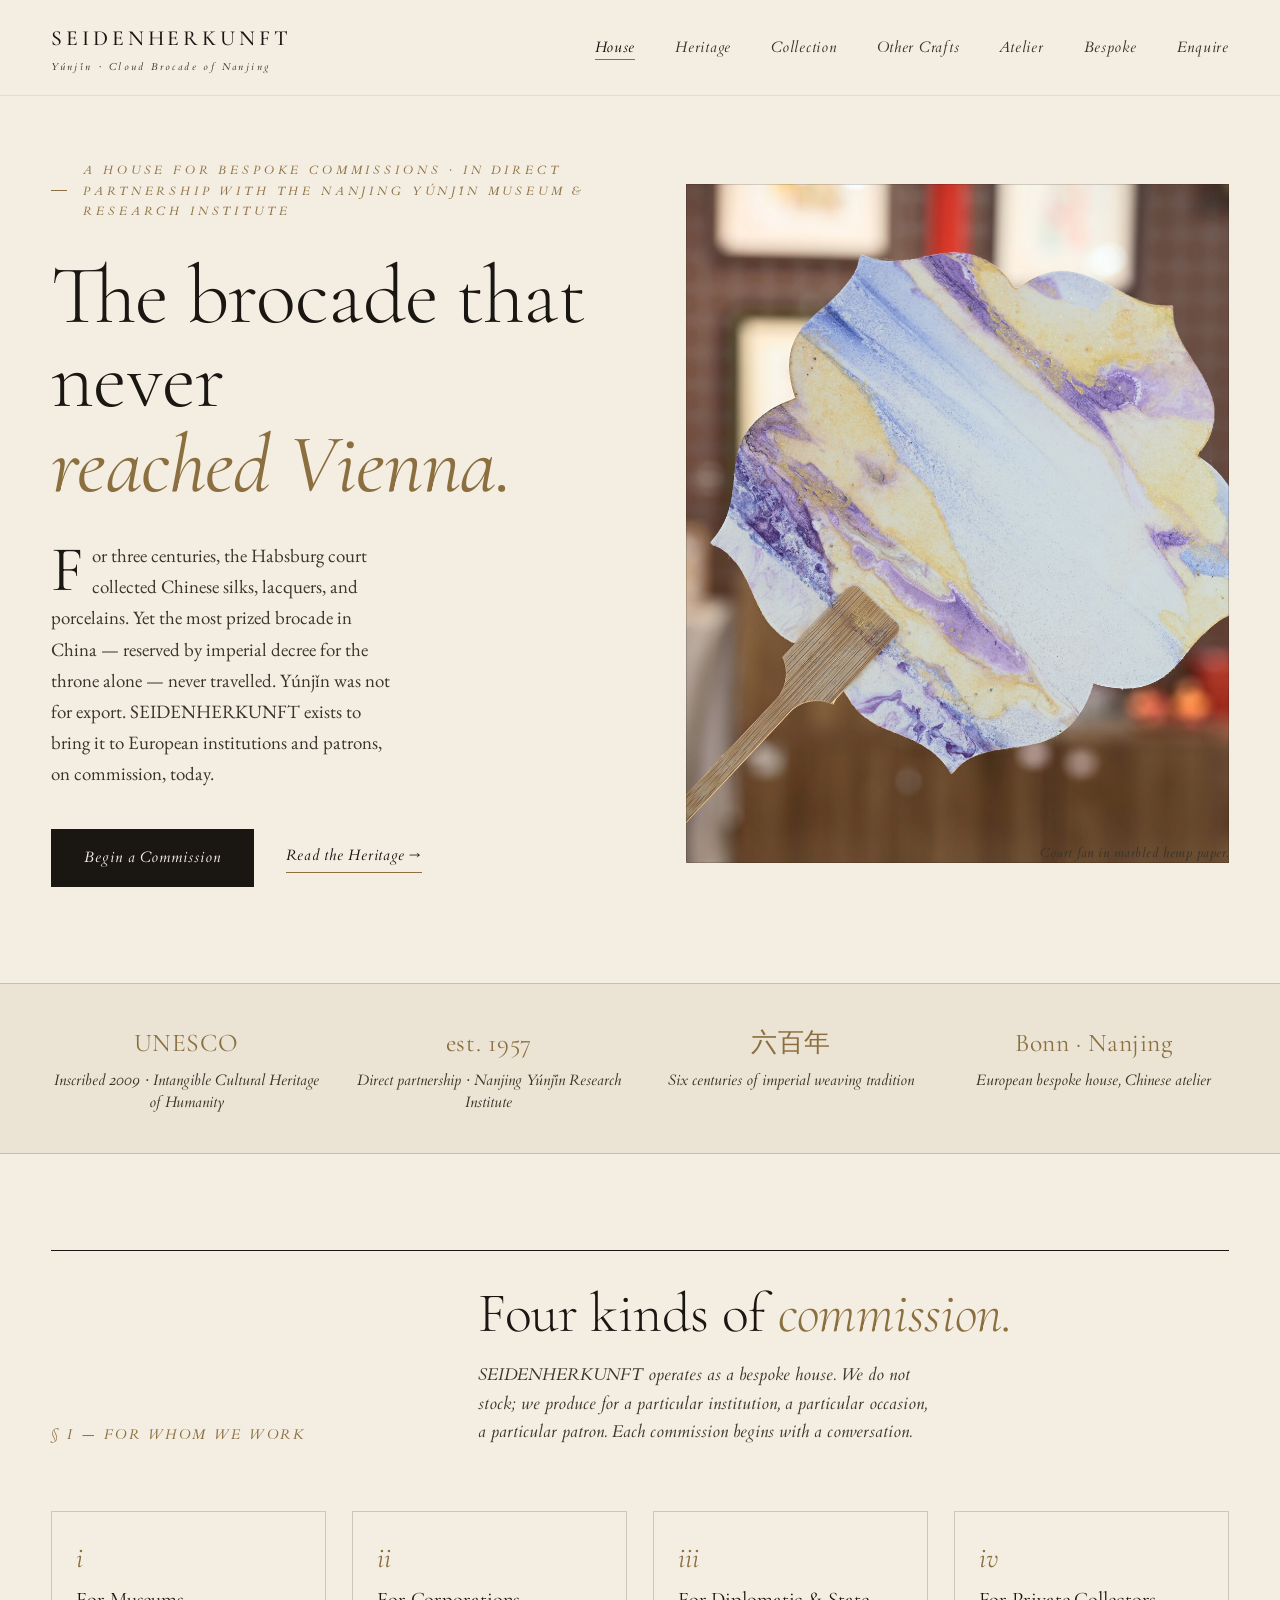
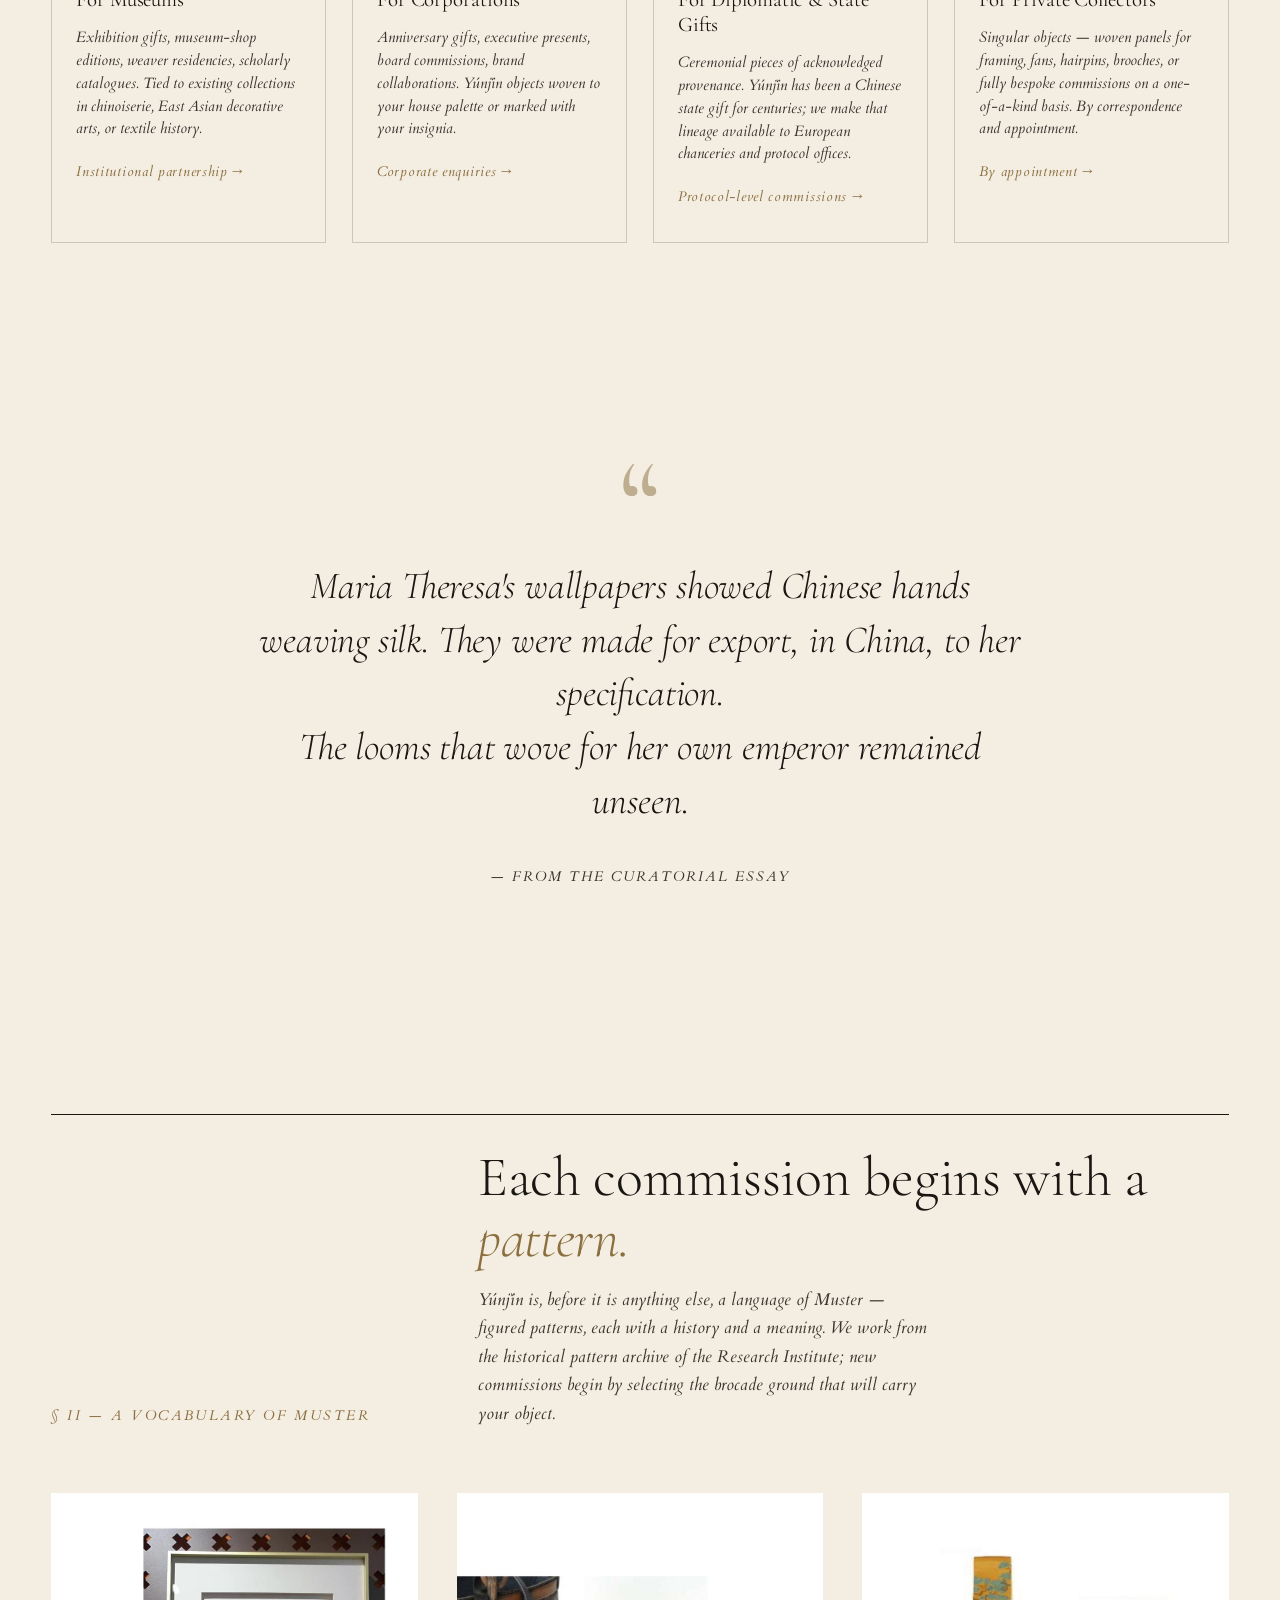
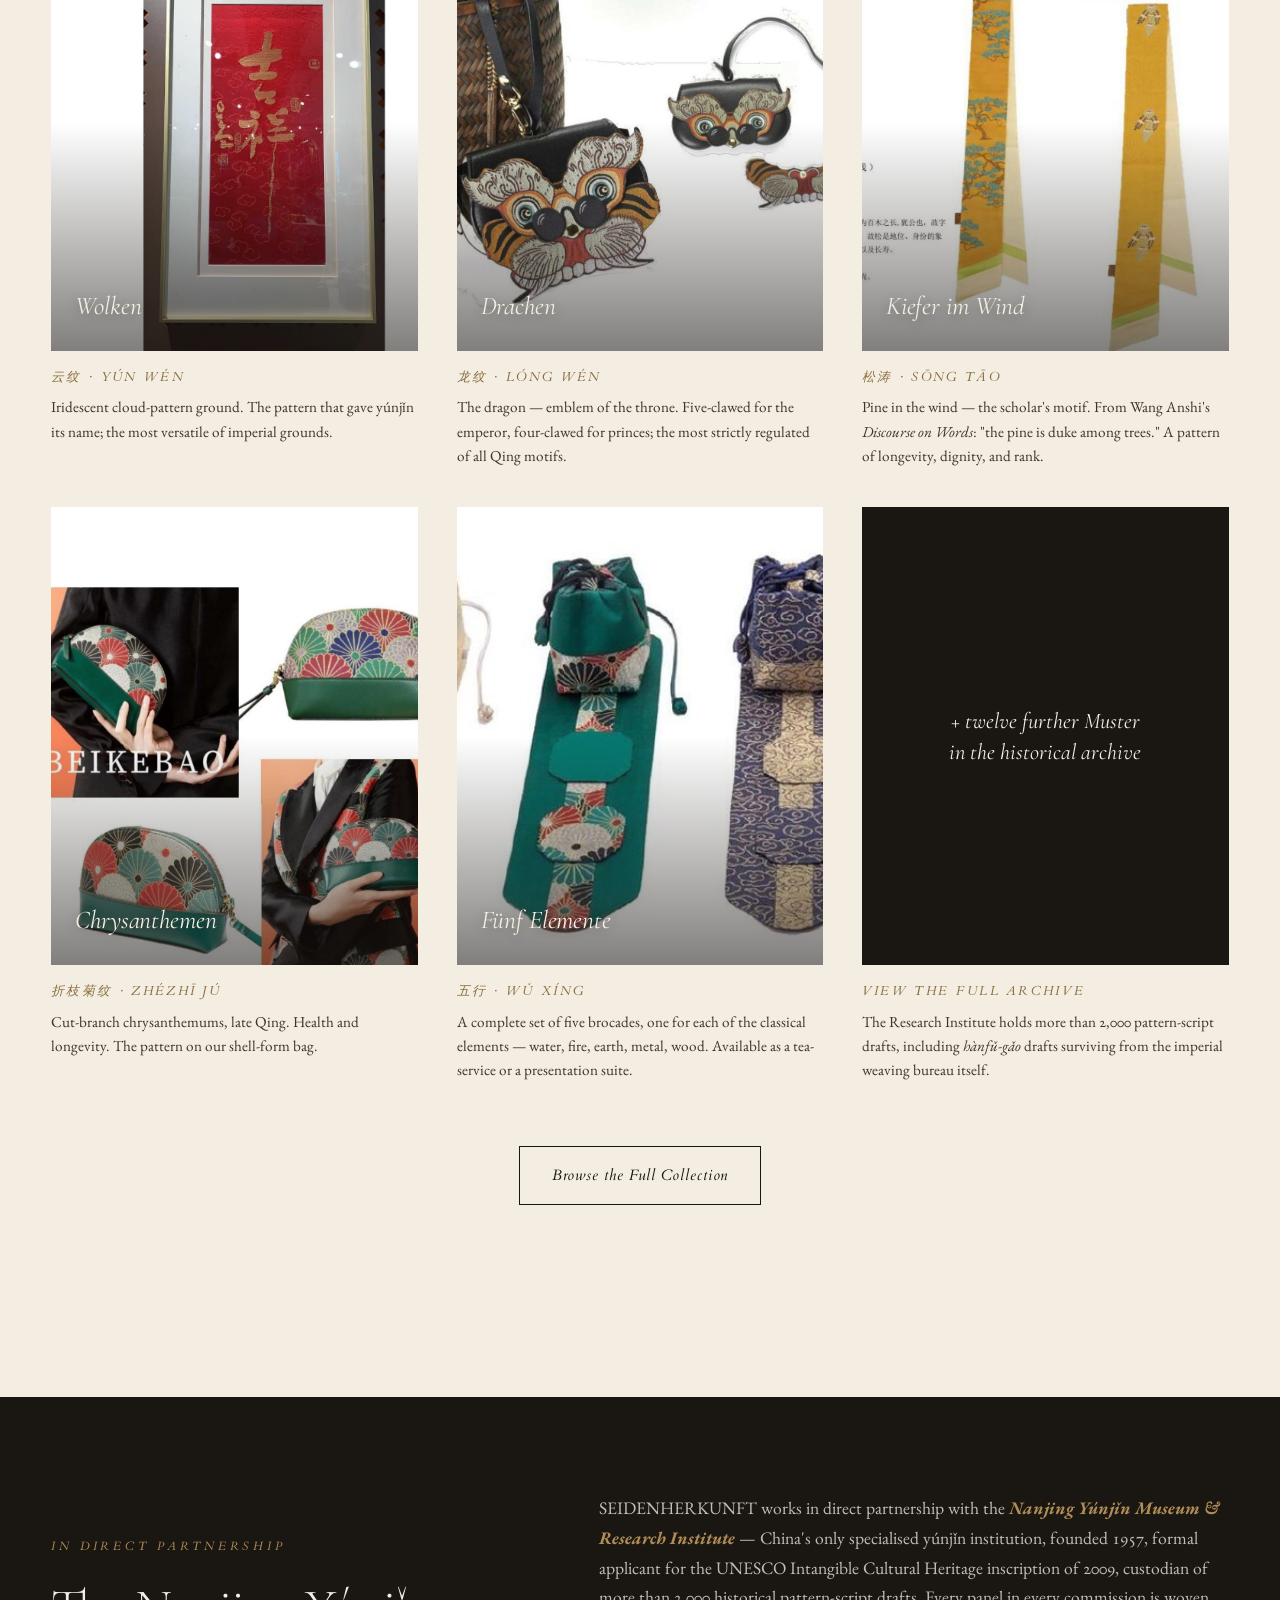
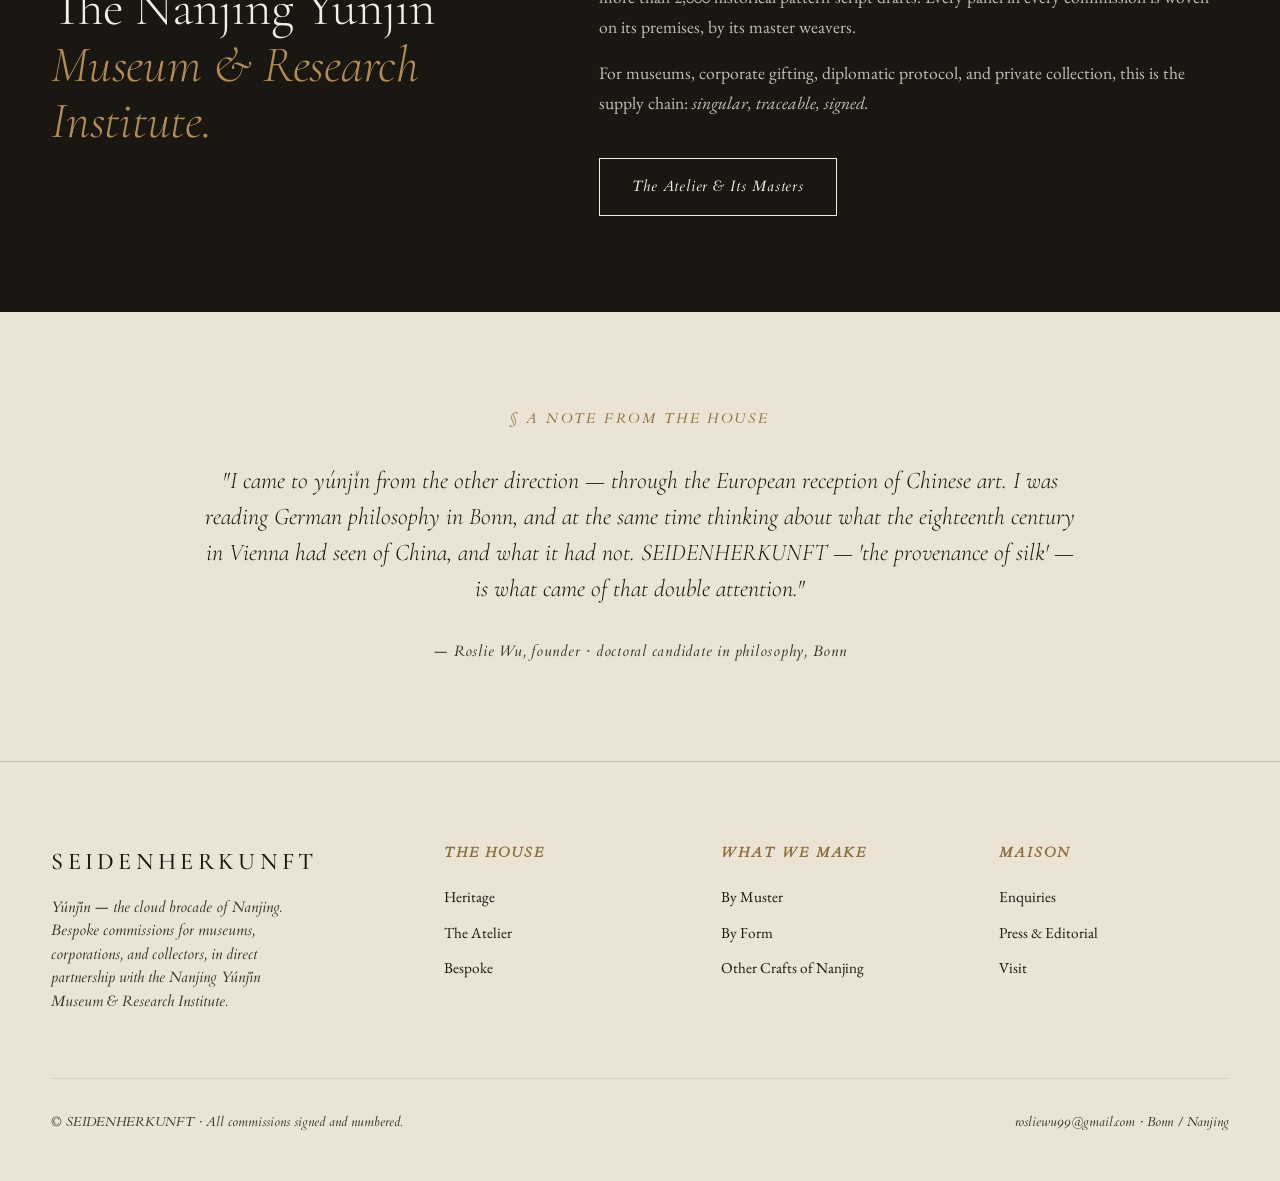
==== index.html @ 52aff8e2 "Add files via upload" ====
<!DOCTYPE html>
<html lang="en">
<head>
<meta charset="UTF-8">
<meta name="viewport" content="width=device-width, initial-scale=1.0">
<title>SEIDENHERKUNFT · The Cloud Brocade of Nanjing</title>
<meta name="description" content="SEIDENHERKUNFT — bespoke yúnjǐn commissions for museums, corporations, diplomatic gifting, and private collectors. In direct partnership with the Nanjing Yúnjǐn Museum & Research Institute.">
<link rel="stylesheet" href="assets/style.css">
</head>
<body>

<nav class="nav">
  <div class="nav__inner">
    <a href="index.html" class="nav__brand">SEIDENHERKUNFT<small>Yúnjǐn · Cloud Brocade of Nanjing</small></a>
    <ul class="nav__menu">
      <li><a href="index.html" class="active">House</a></li>
      <li><a href="heritage.html">Heritage</a></li>
      <li><a href="collection.html">Collection</a></li>
      <li><a href="other-crafts.html">Other Crafts</a></li>
      <li><a href="atelier.html">Atelier</a></li>
      <li><a href="bespoke.html">Bespoke</a></li>
      <li><a href="contact.html">Enquire</a></li>
    </ul>
  </div>
</nav>

<!-- ============ HERO ============ -->
<section class="hero">
  <div class="hero__text">
    <div class="hero__eyebrow reveal reveal-1">A House for Bespoke Commissions · in direct partnership with the Nanjing Yúnjǐn Museum &amp; Research Institute</div>
    <h1 class="hero__title reveal reveal-2">
      The brocade that never<br>
      <em>reached Vienna.</em>
    </h1>
    <p class="hero__lede reveal reveal-3">
      For three centuries, the Habsburg court collected Chinese silks, lacquers, and porcelains. Yet the most prized brocade in China — reserved by imperial decree for the throne alone — never travelled. Yúnjǐn was not for export. SEIDENHERKUNFT exists to bring it to European institutions and patrons, on commission, today.
    </p>
    <div class="hero__actions reveal reveal-4">
      <a href="bespoke.html" class="btn btn--filled">Begin a Commission</a>
      <a href="heritage.html" class="link-arrow">Read the Heritage</a>
    </div>
  </div>
  <div class="hero__image reveal reveal-3">
    <img src="images/0417_1_hero.jpg" alt="Yúnjǐn court fan, painted-cloud paper with bamboo handle">
    <p class="hero__caption">Court fan in marbled hemp paper. Commissioned editions for institutional gifting.</p>
  </div>
</section>

<!-- ============ CREDENTIAL STRIP ============ -->
<section class="credentials">
  <div class="credentials__inner">
    <div class="credential">
      <strong>UNESCO</strong>
      <span>Inscribed 2009 · Intangible Cultural Heritage of Humanity</span>
    </div>
    <div class="credential">
      <strong>est. 1957</strong>
      <span>Direct partnership · Nanjing Yúnjǐn Research Institute</span>
    </div>
    <div class="credential">
      <strong>六百年</strong>
      <span>Six centuries of imperial weaving tradition</span>
    </div>
    <div class="credential">
      <strong>Bonn · Nanjing</strong>
      <span>European bespoke house, Chinese atelier</span>
    </div>
  </div>
</section>

<!-- ============ CLIENT TYPES ============ -->
<section class="section">
  <header class="section__head">
    <div class="section__num">§ I — For Whom We Work</div>
    <div>
      <h2 class="section__title">Four kinds of <em>commission.</em></h2>
      <p class="section__sub">SEIDENHERKUNFT operates as a bespoke house. We do not stock; we produce for a particular institution, a particular occasion, a particular patron. Each commission begins with a conversation.</p>
    </div>
  </header>

  <div class="client-cards">
    <a href="bespoke.html#museums" class="client-card">
      <div class="client-card__num">i</div>
      <h3>For Museums</h3>
      <p>Exhibition gifts, museum-shop editions, weaver residencies, scholarly catalogues. Tied to existing collections in chinoiserie, East Asian decorative arts, or textile history.</p>
      <span class="client-card__cta">Institutional partnership →</span>
    </a>

    <a href="bespoke.html#corporate" class="client-card">
      <div class="client-card__num">ii</div>
      <h3>For Corporations</h3>
      <p>Anniversary gifts, executive presents, board commissions, brand collaborations. Yúnjǐn objects woven to your house palette or marked with your insignia.</p>
      <span class="client-card__cta">Corporate enquiries →</span>
    </a>

    <a href="bespoke.html#diplomatic" class="client-card">
      <div class="client-card__num">iii</div>
      <h3>For Diplomatic &amp; State Gifts</h3>
      <p>Ceremonial pieces of acknowledged provenance. Yúnjǐn has been a Chinese state gift for centuries; we make that lineage available to European chanceries and protocol offices.</p>
      <span class="client-card__cta">Protocol-level commissions →</span>
    </a>

    <a href="bespoke.html#collectors" class="client-card">
      <div class="client-card__num">iv</div>
      <h3>For Private Collectors</h3>
      <p>Singular objects — woven panels for framing, fans, hairpins, brooches, or fully bespoke commissions on a one-of-a-kind basis. By correspondence and appointment.</p>
      <span class="client-card__cta">By appointment →</span>
    </a>
  </div>
</section>

<!-- ============ PULL QUOTE ============ -->
<section class="pullquote">
  <p>
    Maria Theresa's wallpapers showed Chinese hands weaving silk. They were made for export, in China, to her specification.<br>
    The looms that wove for her own emperor remained unseen.
  </p>
  <cite>— from the curatorial essay</cite>
</section>

<!-- ============ MUSTER PREVIEW ============ -->
<section class="section">
  <header class="section__head">
    <div class="section__num">§ II — A Vocabulary of Muster</div>
    <div>
      <h2 class="section__title">Each commission begins with a <em>pattern.</em></h2>
      <p class="section__sub">Yúnjǐn is, before it is anything else, a language of <em>Muster</em> — figured patterns, each with a history and a meaning. We work from the historical pattern archive of the Research Institute; new commissions begin by selecting the brocade ground that will carry your object.</p>
    </div>
  </header>

  <div class="muster-grid">
    <a href="collection.html#wolken" class="muster">
      <div class="muster__img">
        <img src="images/catalog/p005.jpg" alt="Cloud pattern yúnjǐn">
        <div class="muster__overlay"><div class="muster__de">Wolken</div></div>
      </div>
      <div class="muster__zh">云纹 · Yún wén</div>
      <p class="muster__caption">Iridescent cloud-pattern ground. The pattern that gave yúnjǐn its name; the most versatile of imperial grounds.</p>
    </a>

    <a href="collection.html#drachen" class="muster">
      <div class="muster__img">
        <img src="images/catalog/p040.jpg" alt="Dragon pattern yúnjǐn">
        <div class="muster__overlay"><div class="muster__de">Drachen</div></div>
      </div>
      <div class="muster__zh">龙纹 · Lóng wén</div>
      <p class="muster__caption">The dragon — emblem of the throne. Five-clawed for the emperor, four-clawed for princes; the most strictly regulated of all Qing motifs.</p>
    </a>

    <a href="collection.html#kiefer" class="muster">
      <div class="muster__img">
        <img src="images/catalog/p055.jpg" alt="Pine waves pattern">
        <div class="muster__overlay"><div class="muster__de">Kiefer im Wind</div></div>
      </div>
      <div class="muster__zh">松涛 · Sōng tāo</div>
      <p class="muster__caption">Pine in the wind — the scholar's motif. From Wang Anshi's <em>Discourse on Words</em>: "the pine is duke among trees." A pattern of longevity, dignity, and rank.</p>
    </a>

    <a href="collection.html#tausendblueten" class="muster">
      <div class="muster__img">
        <img src="images/catalog/p025.jpg" alt="Chrysanthemum pattern">
        <div class="muster__overlay"><div class="muster__de">Chrysanthemen</div></div>
      </div>
      <div class="muster__zh">折枝菊纹 · Zhézhī jú</div>
      <p class="muster__caption">Cut-branch chrysanthemums, late Qing. Health and longevity. The pattern on our shell-form bag.</p>
    </a>

    <a href="collection.html#wuxing" class="muster">
      <div class="muster__img">
        <img src="images/catalog/p020.jpg" alt="Five elements set">
        <div class="muster__overlay"><div class="muster__de">Fünf Elemente</div></div>
      </div>
      <div class="muster__zh">五行 · Wǔ xíng</div>
      <p class="muster__caption">A complete set of five brocades, one for each of the classical elements — water, fire, earth, metal, wood. Available as a tea-service or a presentation suite.</p>
    </a>

    <a href="collection.html" class="muster">
      <div class="muster__img" style="display: flex; align-items: center; justify-content: center; background: var(--ink); color: var(--paper);">
        <div style="text-align: center; font-family: var(--serif-display); font-style: italic; font-size: 1.4rem; padding: 2rem; line-height: 1.4;">
          + twelve further Muster<br>in the historical archive
        </div>
      </div>
      <div class="muster__zh">View the full archive</div>
      <p class="muster__caption">The Research Institute holds more than 2,000 pattern-script drafts, including <em>hànfǔ-gǎo</em> drafts surviving from the imperial weaving bureau itself.</p>
    </a>
  </div>

  <div class="text-center" style="margin-top: 4rem;">
    <a href="collection.html" class="btn">Browse the Full Collection</a>
  </div>
</section>

<!-- ============ INSTITUTIONAL BANNER ============ -->
<section class="institutional">
  <div class="institutional__inner">
    <div>
      <div class="institutional__eyebrow">In Direct Partnership</div>
      <h2>The Nanjing Yúnjǐn <em>Museum &amp; Research Institute.</em></h2>
    </div>
    <div>
      <p>
        SEIDENHERKUNFT works in direct partnership with the <strong style="color: var(--gold-soft); font-style: italic;">Nanjing Yúnjǐn Museum &amp; Research Institute</strong> — China's only specialised yúnjǐn institution, founded 1957, formal applicant for the UNESCO Intangible Cultural Heritage inscription of 2009, custodian of more than 2,000 historical pattern-script drafts. Every panel in every commission is woven on its premises, by its master weavers.
      </p>
      <p>
        For museums, corporate gifting, diplomatic protocol, and private collection, this is the supply chain: <em>singular, traceable, signed.</em>
      </p>
      <a href="atelier.html" class="btn">The Atelier &amp; Its Masters</a>
    </div>
  </div>
</section>

<!-- ============ FOUNDER NOTE ============ -->
<section class="section" style="background: var(--paper-warm); max-width: none;">
<div style="max-width: 880px; margin: 0 auto;">
  <div style="text-align: center; margin-bottom: 2rem;">
    <div class="section__num">§ A Note from the House</div>
  </div>
  <p style="font-family: var(--serif-display); font-style: italic; font-weight: 300; font-size: 1.5rem; line-height: 1.5; color: var(--ink); text-align: center; margin-bottom: 2rem;">
    "I came to yúnjǐn from the other direction — through the European reception of Chinese art. I was reading German philosophy in Bonn, and at the same time thinking about what the eighteenth century in Vienna had seen of China, and what it had not. SEIDENHERKUNFT — 'the provenance of silk' — is what came of that double attention."
  </p>
  <p style="text-align: center; font-family: var(--serif-caption); font-style: italic; font-size: 0.95rem; color: var(--ink-soft); letter-spacing: 0.05em;">
    — Roslie Wu, founder · doctoral candidate in philosophy, Bonn
  </p>
</div>
</section>

<!-- ============ FOOTER ============ -->
<footer class="footer">
  <div class="footer__inner">
    <div class="footer__col">
      <div class="footer__brand">SEIDENHERKUNFT</div>
      <p class="footer__tag">Yúnjǐn — the cloud brocade of Nanjing. Bespoke commissions for museums, corporations, and collectors, in direct partnership with the Nanjing Yúnjǐn Museum &amp; Research Institute.</p>
    </div>
    <div class="footer__col">
      <h4>The House</h4>
      <ul>
        <li><a href="heritage.html">Heritage</a></li>
        <li><a href="atelier.html">The Atelier</a></li>
        <li><a href="bespoke.html">Bespoke</a></li>
      </ul>
    </div>
    <div class="footer__col">
      <h4>What We Make</h4>
      <ul>
        <li><a href="collection.html">By Muster</a></li>
        <li><a href="collection.html#forms">By Form</a></li>
        <li><a href="other-crafts.html">Other Crafts of Nanjing</a></li>
      </ul>
    </div>
    <div class="footer__col">
      <h4>Maison</h4>
      <ul>
        <li><a href="contact.html">Enquiries</a></li>
        <li><a href="contact.html?subject=press">Press &amp; Editorial</a></li>
        <li><a href="contact.html?subject=visit">Visit</a></li>
      </ul>
    </div>
  </div>
  <div class="footer__bottom">
    <span>© SEIDENHERKUNFT · All commissions signed and numbered.</span>
    <span>rosliewu99@gmail.com · Bonn / Nanjing</span>
  </div>
</footer>

</body>
</html>
---- assets/style.css ----
/* ============================================================
   YUNJIN — Editorial / Museum-Catalogue Aesthetic
   Inspired by Apollo Magazine, The Burlington Magazine,
   18th-century European printing, Hermès editorial.
   ============================================================ */

@import url('https://fonts.googleapis.com/css2?family=Cormorant+Garamond:ital,wght@0,300;0,400;0,500;0,600;1,300;1,400&family=EB+Garamond:ital,wght@0,400;0,500;1,400&family=Cardo:ital,wght@0,400;1,400&display=swap');

/* ---------- Tokens ---------- */
:root {
  --ink: #1a1612;          /* near-black, slightly warm */
  --ink-soft: #3a342c;
  --paper: #f4ede2;        /* aged ivory */
  --paper-warm: #ebe3d3;
  --paper-deep: #e0d6c1;
  --gold: #8b6f3f;         /* Habsburg gold, muted */
  --gold-soft: #b08d56;
  --crimson: #7a1f1a;      /* imperial vermilion */
  --rule: rgba(26, 22, 18, 0.18);
  --rule-soft: rgba(26, 22, 18, 0.08);

  --serif-display: 'Cormorant Garamond', 'Garamond', serif;
  --serif-body: 'EB Garamond', 'Garamond', 'Times New Roman', serif;
  --serif-caption: 'Cardo', 'EB Garamond', serif;

  --measure: 62ch;
  --gutter: clamp(1.5rem, 4vw, 3.5rem);
}

* { box-sizing: border-box; margin: 0; padding: 0; }

html { scroll-behavior: smooth; }

body {
  font-family: var(--serif-body);
  font-size: 1.0625rem;
  line-height: 1.7;
  color: var(--ink);
  background: var(--paper);
  font-feature-settings: "kern" 1, "liga" 1, "onum" 1;
  -webkit-font-smoothing: antialiased;
  text-rendering: optimizeLegibility;
}

img { max-width: 100%; display: block; }

a {
  color: var(--ink);
  text-decoration: none;
  transition: opacity 0.3s ease;
}

a:hover { opacity: 0.6; }

/* ---------- Top Navigation ---------- */
.nav {
  position: sticky;
  top: 0;
  z-index: 50;
  background: rgba(244, 237, 226, 0.94);
  backdrop-filter: blur(8px);
  -webkit-backdrop-filter: blur(8px);
  border-bottom: 1px solid var(--rule-soft);
}

.nav__inner {
  max-width: 1480px;
  margin: 0 auto;
  padding: 1.25rem var(--gutter);
  display: flex;
  align-items: center;
  justify-content: space-between;
}

.nav__brand {
  font-family: var(--serif-display);
  font-weight: 500;
  font-size: 1.35rem;
  letter-spacing: 0.18em;
  text-transform: uppercase;
}

.nav__brand small {
  display: block;
  font-family: var(--serif-caption);
  font-style: italic;
  font-size: 0.6rem;
  letter-spacing: 0.25em;
  color: var(--ink-soft);
  margin-top: 0.15rem;
  text-transform: none;
  font-weight: 400;
}

.nav__menu {
  display: flex;
  gap: 2.5rem;
  list-style: none;
  font-family: var(--serif-caption);
  font-style: italic;
  font-size: 0.92rem;
  letter-spacing: 0.05em;
}

.nav__menu a { color: var(--ink-soft); }

.nav__menu a.active { color: var(--ink); border-bottom: 1px solid var(--gold); padding-bottom: 2px; }

@media (max-width: 760px) {
  .nav__menu { display: none; }
}

/* ---------- Hero ---------- */
.hero {
  min-height: 92vh;
  display: grid;
  grid-template-columns: 1.05fr 1fr;
  align-items: center;
  position: relative;
  padding: 4rem var(--gutter) 6rem;
  gap: clamp(2rem, 5vw, 5rem);
  max-width: 1480px;
  margin: 0 auto;
}

@media (max-width: 900px) {
  .hero { grid-template-columns: 1fr; min-height: auto; padding-top: 2rem; }
}

.hero__text { position: relative; z-index: 2; }

.hero__eyebrow {
  font-family: var(--serif-caption);
  font-style: italic;
  font-size: 0.75rem;
  letter-spacing: 0.32em;
  text-transform: uppercase;
  color: var(--gold);
  margin-bottom: 2rem;
  display: flex;
  align-items: center;
  gap: 1rem;
}

.hero__eyebrow::before {
  content: '';
  display: inline-block;
  width: 36px;
  height: 1px;
  background: var(--gold);
}

.hero__title {
  font-family: var(--serif-display);
  font-weight: 300;
  font-size: clamp(2.75rem, 6.5vw, 5.5rem);
  line-height: 1.02;
  letter-spacing: -0.01em;
  color: var(--ink);
  margin-bottom: 2rem;
}

.hero__title em {
  font-style: italic;
  font-weight: 400;
  color: var(--gold);
}

.hero__lede {
  font-family: var(--serif-body);
  font-size: 1.18rem;
  line-height: 1.65;
  color: var(--ink-soft);
  max-width: 38ch;
  margin-bottom: 2.5rem;
}

.hero__lede::first-letter {
  font-family: var(--serif-display);
  font-size: 3.4em;
  float: left;
  line-height: 0.85;
  padding-right: 0.12em;
  padding-top: 0.05em;
  color: var(--ink);
  font-weight: 400;
}

.hero__actions {
  display: flex;
  gap: 2rem;
  align-items: center;
  flex-wrap: wrap;
}

.hero__image {
  position: relative;
  aspect-ratio: 4 / 5;
  overflow: hidden;
}

.hero__image img {
  width: 100%; height: 100%;
  object-fit: cover;
  filter: contrast(1.02) saturate(0.95);
}

.hero__image::after {
  content: '';
  position: absolute; inset: 0;
  border: 1px solid var(--rule);
  pointer-events: none;
}

.hero__caption {
  position: absolute;
  bottom: -2.5rem;
  right: 0;
  font-family: var(--serif-caption);
  font-style: italic;
  font-size: 0.82rem;
  color: var(--ink-soft);
  letter-spacing: 0.04em;
  max-width: 28ch;
  text-align: right;
  line-height: 1.5;
}

/* ---------- Buttons & Links ---------- */
.btn {
  font-family: var(--serif-caption);
  font-style: italic;
  font-size: 0.95rem;
  letter-spacing: 0.06em;
  padding: 0.95rem 2rem;
  border: 1px solid var(--ink);
  background: transparent;
  color: var(--ink);
  cursor: pointer;
  transition: all 0.35s ease;
  display: inline-block;
  text-align: center;
}

.btn:hover {
  background: var(--ink);
  color: var(--paper);
  opacity: 1;
}

.btn--filled {
  background: var(--ink);
  color: var(--paper);
}

.btn--filled:hover {
  background: var(--crimson);
  border-color: var(--crimson);
  color: var(--paper);
}

.link-arrow {
  font-family: var(--serif-caption);
  font-style: italic;
  font-size: 0.95rem;
  letter-spacing: 0.05em;
  color: var(--ink);
  position: relative;
  padding-bottom: 3px;
  border-bottom: 1px solid var(--gold);
  display: inline-block;
}

.link-arrow::after {
  content: ' →';
  transition: padding-left 0.3s ease;
}

.link-arrow:hover::after { padding-left: 0.5em; }

/* ---------- Section: editorial divider ---------- */
.section {
  padding: 6rem var(--gutter);
  max-width: 1480px;
  margin: 0 auto;
}

.section__head {
  display: grid;
  grid-template-columns: 1fr 2fr;
  gap: var(--gutter);
  margin-bottom: 4rem;
  align-items: end;
  border-top: 1px solid var(--ink);
  padding-top: 2rem;
}

@media (max-width: 760px) {
  .section__head { grid-template-columns: 1fr; gap: 1rem; }
}

.section__num {
  font-family: var(--serif-caption);
  font-style: italic;
  font-size: 0.85rem;
  letter-spacing: 0.18em;
  color: var(--gold);
  text-transform: uppercase;
}

.section__title {
  font-family: var(--serif-display);
  font-weight: 300;
  font-size: clamp(2rem, 4.5vw, 3.5rem);
  line-height: 1.1;
  letter-spacing: -0.005em;
}

.section__title em { font-style: italic; color: var(--gold); }

.section__sub {
  font-family: var(--serif-caption);
  font-style: italic;
  font-size: 1.05rem;
  color: var(--ink-soft);
  margin-top: 1rem;
  max-width: 50ch;
}

/* ---------- Credentials Strip ---------- */
.credentials {
  background: var(--paper-warm);
  padding: 2.5rem var(--gutter);
  border-top: 1px solid var(--rule);
  border-bottom: 1px solid var(--rule);
}

.credentials__inner {
  max-width: 1480px;
  margin: 0 auto;
  display: grid;
  grid-template-columns: repeat(4, 1fr);
  gap: 2rem;
}

@media (max-width: 880px) { .credentials__inner { grid-template-columns: repeat(2, 1fr); gap: 1.5rem; } }
@media (max-width: 480px) { .credentials__inner { grid-template-columns: 1fr; } }

.credential {
  text-align: center;
  font-family: var(--serif-caption);
  font-style: italic;
  font-size: 0.92rem;
  color: var(--ink-soft);
  line-height: 1.5;
}

.credential strong {
  display: block;
  font-family: var(--serif-display);
  font-style: normal;
  color: var(--gold);
  font-size: 1.6rem;
  font-weight: 400;
  margin-bottom: 0.4rem;
  letter-spacing: 0.02em;
}

/* ---------- Three-Story Cards ---------- */
.stories {
  display: grid;
  grid-template-columns: repeat(3, 1fr);
  gap: clamp(1.5rem, 3vw, 3rem);
}

@media (max-width: 880px) {
  .stories { grid-template-columns: 1fr; }
}

.story {
  position: relative;
}

.story__num {
  font-family: var(--serif-display);
  font-style: italic;
  font-size: 4rem;
  line-height: 1;
  color: var(--gold);
  margin-bottom: 1rem;
  opacity: 0.5;
  font-weight: 300;
}

.story__title {
  font-family: var(--serif-display);
  font-weight: 400;
  font-size: 1.65rem;
  line-height: 1.2;
  margin-bottom: 1rem;
  letter-spacing: -0.005em;
}

.story__body {
  font-size: 1rem;
  color: var(--ink-soft);
  margin-bottom: 1.5rem;
  line-height: 1.7;
}

/* ---------- Collection Grid ---------- */
.collection-grid {
  display: grid;
  grid-template-columns: repeat(4, 1fr);
  gap: clamp(1rem, 2.5vw, 2.5rem);
}

@media (max-width: 1100px) { .collection-grid { grid-template-columns: repeat(3, 1fr); } }
@media (max-width: 760px)  { .collection-grid { grid-template-columns: repeat(2, 1fr); } }
@media (max-width: 480px)  { .collection-grid { grid-template-columns: 1fr; } }

.piece {
  display: block;
  color: inherit;
}

.piece__img {
  aspect-ratio: 3 / 4;
  overflow: hidden;
  position: relative;
  background: var(--paper-warm);
  margin-bottom: 1rem;
}

.piece__img img {
  width: 100%; height: 100%;
  object-fit: cover;
  transition: transform 1.2s cubic-bezier(0.16, 1, 0.3, 1);
}

.piece:hover .piece__img img { transform: scale(1.04); }

.piece__cat {
  font-family: var(--serif-caption);
  font-style: italic;
  font-size: 0.78rem;
  letter-spacing: 0.14em;
  text-transform: uppercase;
  color: var(--gold);
  margin-bottom: 0.4rem;
}

.piece__name {
  font-family: var(--serif-display);
  font-size: 1.18rem;
  font-weight: 400;
  line-height: 1.25;
  margin-bottom: 0.35rem;
}

.piece__name em { font-style: italic; }

.piece__meta {
  font-family: var(--serif-caption);
  font-size: 0.82rem;
  color: var(--ink-soft);
  font-style: italic;
}

.piece__price {
  font-family: var(--serif-body);
  font-style: normal;
  font-variant-numeric: oldstyle-nums;
  margin-top: 0.4rem;
  color: var(--ink);
  font-size: 0.95rem;
}

/* ---------- Pull-Quote ---------- */
.pullquote {
  max-width: 880px;
  margin: 8rem auto;
  padding: 0 var(--gutter);
  text-align: center;
  position: relative;
}

.pullquote::before {
  content: '“';
  font-family: var(--serif-display);
  font-size: 8rem;
  line-height: 0.6;
  color: var(--gold);
  display: block;
  margin-bottom: 1rem;
  opacity: 0.5;
}

.pullquote p {
  font-family: var(--serif-display);
  font-style: italic;
  font-weight: 300;
  font-size: clamp(1.5rem, 3vw, 2.4rem);
  line-height: 1.4;
  color: var(--ink);
  margin-bottom: 2rem;
  letter-spacing: -0.005em;
}

.pullquote cite {
  font-family: var(--serif-caption);
  font-style: italic;
  font-size: 0.88rem;
  letter-spacing: 0.14em;
  text-transform: uppercase;
  color: var(--ink-soft);
}

/* ---------- Institutional Banner ---------- */
.institutional {
  background: var(--ink);
  color: var(--paper);
  padding: 6rem var(--gutter);
  margin-top: 6rem;
}

.institutional__inner {
  max-width: 1480px;
  margin: 0 auto;
  display: grid;
  grid-template-columns: 1fr 1.3fr;
  gap: clamp(2rem, 5vw, 5rem);
  align-items: center;
}

@media (max-width: 880px) {
  .institutional__inner { grid-template-columns: 1fr; }
}

.institutional__eyebrow {
  font-family: var(--serif-caption);
  font-style: italic;
  font-size: 0.75rem;
  letter-spacing: 0.32em;
  text-transform: uppercase;
  color: var(--gold-soft);
  margin-bottom: 1.5rem;
}

.institutional h2 {
  font-family: var(--serif-display);
  font-weight: 300;
  font-size: clamp(2rem, 4vw, 3.2rem);
  line-height: 1.1;
  letter-spacing: -0.005em;
  margin-bottom: 1.5rem;
}

.institutional h2 em { font-style: italic; color: var(--gold-soft); }

.institutional p {
  color: rgba(244, 237, 226, 0.78);
  font-size: 1.1rem;
  line-height: 1.7;
  margin-bottom: 1rem;
}

.institutional .btn {
  border-color: var(--paper);
  color: var(--paper);
  margin-top: 1.5rem;
}

.institutional .btn:hover {
  background: var(--paper);
  color: var(--ink);
}

/* ---------- B2B Capability Showcase ---------- */
.capability-eyebrow {
  display: inline-block;
  font-family: var(--serif-caption);
  font-style: italic;
  font-size: 0.72rem;
  letter-spacing: 0.18em;
  text-transform: uppercase;
  color: var(--gold);
  padding: 0.3rem 0.8rem;
  border: 1px solid var(--gold);
  margin-bottom: 0.6rem;
}

.poa {
  font-family: var(--serif-caption);
  font-style: italic;
  font-size: 0.92rem;
  letter-spacing: 0.08em;
  color: var(--ink-soft);
  margin-top: 0.5rem;
}

.spec-chips {
  display: flex;
  flex-wrap: wrap;
  gap: 0.5rem;
  margin-top: 0.6rem;
}

.spec-chips span {
  font-family: var(--serif-caption);
  font-style: italic;
  font-size: 0.78rem;
  padding: 0.2rem 0.6rem;
  background: var(--paper-warm);
  border: 1px solid var(--rule-soft);
  color: var(--ink-soft);
  letter-spacing: 0.03em;
}

/* Muster gallery */
.muster-grid {
  display: grid;
  grid-template-columns: repeat(3, 1fr);
  gap: clamp(1.5rem, 3vw, 3rem);
  margin-top: 2rem;
}
@media (max-width: 880px) { .muster-grid { grid-template-columns: repeat(2, 1fr); } }
@media (max-width: 540px) { .muster-grid { grid-template-columns: 1fr; } }

.muster {
  display: block;
  position: relative;
  color: inherit;
}

.muster__img {
  aspect-ratio: 4 / 5;
  overflow: hidden;
  background: var(--paper-warm);
  margin-bottom: 1rem;
  position: relative;
}

.muster__img img {
  width: 100%; height: 100%;
  object-fit: cover;
  transition: transform 1.2s cubic-bezier(0.16, 1, 0.3, 1);
  filter: saturate(0.95);
}

.muster:hover .muster__img img { transform: scale(1.04); }

.muster__overlay {
  position: absolute; inset: 0;
  background: linear-gradient(to top, rgba(26,22,18,0.55) 0%, rgba(26,22,18,0) 50%);
  display: flex; align-items: flex-end;
  padding: 1.5rem;
}

.muster__de {
  font-family: var(--serif-display);
  font-style: italic;
  font-weight: 400;
  font-size: 1.6rem;
  color: var(--paper);
  letter-spacing: -0.005em;
  text-shadow: 0 2px 12px rgba(0,0,0,0.3);
}

.muster__zh {
  font-family: var(--serif-caption);
  font-style: italic;
  font-size: 0.8rem;
  letter-spacing: 0.18em;
  color: var(--gold);
  text-transform: uppercase;
  margin-bottom: 0.4rem;
}

.muster__caption {
  font-family: var(--serif-body);
  font-size: 0.95rem;
  color: var(--ink-soft);
  line-height: 1.6;
}

/* Client-type cards (For Museums / For Corporate / etc) */
.client-cards {
  display: grid;
  grid-template-columns: repeat(4, 1fr);
  gap: clamp(1rem, 2vw, 2rem);
  margin-top: 3rem;
}
@media (max-width: 1000px) { .client-cards { grid-template-columns: repeat(2, 1fr); } }
@media (max-width: 540px) { .client-cards { grid-template-columns: 1fr; } }

.client-card {
  padding: 2rem 1.5rem;
  background: var(--paper);
  border: 1px solid var(--rule);
  transition: all 0.4s ease;
  text-decoration: none;
  color: inherit;
  display: block;
}

.client-card:hover {
  background: var(--ink);
  color: var(--paper);
  opacity: 1;
  border-color: var(--ink);
}

.client-card:hover .client-card__num,
.client-card:hover .client-card__cta {
  color: var(--gold-soft);
}

.client-card__num {
  font-family: var(--serif-display);
  font-style: italic;
  font-size: 1.8rem;
  color: var(--gold);
  line-height: 1;
  margin-bottom: 1rem;
  transition: color 0.4s ease;
}

.client-card h3 {
  font-family: var(--serif-display);
  font-weight: 400;
  font-size: 1.3rem;
  line-height: 1.2;
  margin-bottom: 0.8rem;
  letter-spacing: -0.005em;
}

.client-card p {
  font-family: var(--serif-caption);
  font-style: italic;
  font-size: 0.92rem;
  line-height: 1.55;
  margin-bottom: 1rem;
  opacity: 0.85;
}

.client-card__cta {
  font-family: var(--serif-caption);
  font-style: italic;
  font-size: 0.88rem;
  color: var(--gold);
  letter-spacing: 0.05em;
  transition: color 0.4s ease;
}

/* Process timeline */
.process-flow {
  display: grid;
  grid-template-columns: repeat(5, 1fr);
  gap: 0;
  margin: 3rem 0;
  position: relative;
}
@media (max-width: 880px) { .process-flow { grid-template-columns: 1fr; } }

.flow-step {
  padding: 2rem 1.5rem;
  border-left: 1px solid var(--rule);
  position: relative;
}
.flow-step:first-child { border-left: none; }
@media (max-width: 880px) {
  .flow-step { border-left: none; border-top: 1px solid var(--rule); }
  .flow-step:first-child { border-top: none; }
}

.flow-step__num {
  font-family: var(--serif-display);
  font-style: italic;
  font-weight: 300;
  font-size: 3rem;
  color: var(--gold);
  line-height: 1;
  margin-bottom: 0.8rem;
  opacity: 0.6;
}

.flow-step h4 {
  font-family: var(--serif-display);
  font-weight: 400;
  font-size: 1.15rem;
  margin-bottom: 0.5rem;
  letter-spacing: -0.005em;
}

.flow-step p {
  font-size: 0.92rem;
  color: var(--ink-soft);
  line-height: 1.55;
}

.flow-step__week {
  display: block;
  font-family: var(--serif-caption);
  font-style: italic;
  font-size: 0.78rem;
  letter-spacing: 0.14em;
  color: var(--gold-soft);
  text-transform: uppercase;
  margin-top: 0.8rem;
}

/* Other Crafts section */
.craft-row {
  display: grid;
  grid-template-columns: 1fr 1.3fr;
  gap: clamp(2rem, 5vw, 5rem);
  align-items: center;
  padding: 4rem 0;
  border-top: 1px solid var(--rule);
}
.craft-row:first-of-type { border-top: none; }
.craft-row.reverse { grid-template-columns: 1.3fr 1fr; }
.craft-row.reverse .craft-row__img { order: 2; }
.craft-row.reverse .craft-row__text { order: 1; }
@media (max-width: 800px) {
  .craft-row, .craft-row.reverse { grid-template-columns: 1fr; }
  .craft-row.reverse .craft-row__img,
  .craft-row.reverse .craft-row__text { order: unset; }
}

.craft-row__img {
  aspect-ratio: 4 / 3;
  overflow: hidden;
  background: var(--paper-warm);
}
.craft-row__img img {
  width: 100%; height: 100%;
  object-fit: cover;
}

.craft-row__heritage {
  font-family: var(--serif-caption);
  font-style: italic;
  font-size: 0.75rem;
  letter-spacing: 0.18em;
  text-transform: uppercase;
  color: var(--gold);
  margin-bottom: 0.8rem;
}

.craft-row__text h3 {
  font-family: var(--serif-display);
  font-weight: 400;
  font-size: clamp(1.6rem, 3vw, 2.4rem);
  line-height: 1.15;
  margin-bottom: 0.6rem;
  letter-spacing: -0.005em;
}
.craft-row__text h3 em { font-style: italic; color: var(--gold); }

.craft-row__sub {
  font-family: var(--serif-caption);
  font-style: italic;
  color: var(--ink-soft);
  margin-bottom: 1.2rem;
}

.craft-row__text p {
  font-size: 1.02rem;
  line-height: 1.7;
  color: var(--ink-soft);
  margin-bottom: 1rem;
}

/* Footer ----------------------------------------- */
.footer {
  border-top: 1px solid var(--rule);
  padding: 5rem var(--gutter) 3rem;
  background: var(--paper-warm);
}

.footer__inner {
  max-width: 1480px;
  margin: 0 auto;
  display: grid;
  grid-template-columns: 1.5fr 1fr 1fr 1fr;
  gap: 3rem;
}

@media (max-width: 760px) {
  .footer__inner { grid-template-columns: 1fr 1fr; }
}

.footer__col h4 {
  font-family: var(--serif-caption);
  font-style: italic;
  font-size: 0.85rem;
  letter-spacing: 0.14em;
  text-transform: uppercase;
  color: var(--gold);
  margin-bottom: 1.25rem;
}

.footer__col ul { list-style: none; }
.footer__col li { margin-bottom: 0.6rem; font-size: 0.95rem; }

.footer__brand {
  font-family: var(--serif-display);
  font-size: 1.5rem;
  font-weight: 500;
  letter-spacing: 0.18em;
  margin-bottom: 0.8rem;
}

.footer__tag {
  font-family: var(--serif-caption);
  font-style: italic;
  font-size: 0.92rem;
  color: var(--ink-soft);
  max-width: 32ch;
  line-height: 1.6;
}

.footer__bottom {
  max-width: 1480px;
  margin: 4rem auto 0;
  padding-top: 2rem;
  border-top: 1px solid var(--rule-soft);
  display: flex;
  justify-content: space-between;
  font-family: var(--serif-caption);
  font-style: italic;
  font-size: 0.82rem;
  color: var(--ink-soft);
}

@media (max-width: 600px) {
  .footer__bottom { flex-direction: column; gap: 0.5rem; }
}

/* ---------- Article / Heritage Page ---------- */
.article {
  max-width: 760px;
  margin: 0 auto;
  padding: 6rem var(--gutter);
}

.article__kicker {
  font-family: var(--serif-caption);
  font-style: italic;
  font-size: 0.78rem;
  letter-spacing: 0.32em;
  text-transform: uppercase;
  color: var(--gold);
  margin-bottom: 2rem;
  text-align: center;
}

.article h1 {
  font-family: var(--serif-display);
  font-weight: 300;
  font-size: clamp(2.4rem, 5.5vw, 4.5rem);
  line-height: 1.05;
  letter-spacing: -0.01em;
  text-align: center;
  margin-bottom: 2rem;
}

.article h1 em { font-style: italic; color: var(--gold); }

.article__dek {
  font-family: var(--serif-display);
  font-style: italic;
  font-weight: 300;
  font-size: 1.4rem;
  line-height: 1.5;
  text-align: center;
  color: var(--ink-soft);
  max-width: 50ch;
  margin: 0 auto 3rem;
}

.article__byline {
  text-align: center;
  font-family: var(--serif-caption);
  font-style: italic;
  font-size: 0.85rem;
  letter-spacing: 0.1em;
  color: var(--ink-soft);
  margin-bottom: 4rem;
  padding-bottom: 2rem;
  border-bottom: 1px solid var(--rule);
}

.article h2 {
  font-family: var(--serif-display);
  font-weight: 400;
  font-size: 2rem;
  line-height: 1.2;
  margin: 3.5rem 0 1.5rem;
  letter-spacing: -0.005em;
}

.article h2 em { font-style: italic; color: var(--gold); }

.article h3 {
  font-family: var(--serif-display);
  font-style: italic;
  font-weight: 400;
  font-size: 1.35rem;
  margin: 2.5rem 0 1rem;
  color: var(--ink-soft);
}

.article p {
  font-size: 1.12rem;
  line-height: 1.78;
  margin-bottom: 1.4rem;
  text-align: justify;
  hyphens: auto;
}

.article p:first-of-type::first-letter {
  font-family: var(--serif-display);
  font-size: 4.4em;
  float: left;
  line-height: 0.85;
  padding-right: 0.1em;
  padding-top: 0.04em;
  color: var(--gold);
  font-weight: 400;
}

.article figure {
  margin: 3rem -2rem;
  background: var(--paper-warm);
}

@media (max-width: 800px) {
  .article figure { margin: 3rem 0; }
}

.article figcaption {
  font-family: var(--serif-caption);
  font-style: italic;
  font-size: 0.88rem;
  color: var(--ink-soft);
  padding: 1rem 0.5rem 0;
  line-height: 1.5;
  max-width: 60ch;
  border-left: 1px solid var(--gold);
  padding-left: 1rem;
}

.article blockquote {
  margin: 3rem -1rem;
  padding: 0 2rem;
  border-left: 2px solid var(--gold);
  font-family: var(--serif-display);
  font-style: italic;
  font-weight: 300;
  font-size: 1.6rem;
  line-height: 1.4;
  color: var(--ink);
}

.article blockquote cite {
  display: block;
  font-family: var(--serif-caption);
  font-style: italic;
  font-size: 0.85rem;
  letter-spacing: 0.1em;
  color: var(--ink-soft);
  margin-top: 1rem;
  font-weight: normal;
}

.drop-cap-rule {
  display: block;
  width: 80px;
  height: 1px;
  background: var(--gold);
  margin: 4rem auto;
}

/* ---------- Product Detail ---------- */
.product {
  max-width: 1480px;
  margin: 0 auto;
  padding: 4rem var(--gutter) 6rem;
  display: grid;
  grid-template-columns: 1.1fr 1fr;
  gap: clamp(2rem, 5vw, 5rem);
}

@media (max-width: 900px) {
  .product { grid-template-columns: 1fr; }
}

.product__gallery img {
  width: 100%;
  aspect-ratio: 4 / 5;
  object-fit: cover;
  margin-bottom: 0.5rem;
}

.product__info { padding-top: 1rem; }

.product__breadcrumb {
  font-family: var(--serif-caption);
  font-style: italic;
  font-size: 0.82rem;
  letter-spacing: 0.1em;
  color: var(--ink-soft);
  margin-bottom: 2rem;
  text-transform: uppercase;
}

.product__name {
  font-family: var(--serif-display);
  font-weight: 300;
  font-size: clamp(2rem, 4vw, 3rem);
  line-height: 1.1;
  margin-bottom: 0.8rem;
  letter-spacing: -0.005em;
}

.product__name em { font-style: italic; color: var(--gold); }

.product__sub {
  font-family: var(--serif-caption);
  font-style: italic;
  font-size: 1.1rem;
  color: var(--ink-soft);
  margin-bottom: 2rem;
}

.product__price {
  font-family: var(--serif-display);
  font-size: 1.6rem;
  font-variant-numeric: oldstyle-nums;
  margin-bottom: 2.5rem;
  padding-bottom: 1.5rem;
  border-bottom: 1px solid var(--rule);
}

.product__desc {
  font-size: 1.05rem;
  line-height: 1.75;
  margin-bottom: 2rem;
  color: var(--ink-soft);
}

.product__specs {
  margin: 2.5rem 0;
  border-top: 1px solid var(--rule);
  padding-top: 1.5rem;
}

.product__specs dl {
  display: grid;
  grid-template-columns: 1fr 2fr;
  gap: 0.75rem 1.5rem;
  font-size: 0.95rem;
}

.product__specs dt {
  font-family: var(--serif-caption);
  font-style: italic;
  color: var(--gold);
  letter-spacing: 0.08em;
}

.product__specs dd {
  color: var(--ink);
}

.product__actions {
  display: flex;
  gap: 1rem;
  margin-top: 2.5rem;
  flex-wrap: wrap;
}

/* ---------- Heritage timeline ---------- */
.timeline {
  max-width: 980px;
  margin: 5rem auto;
  padding: 0 var(--gutter);
}

.timeline__item {
  display: grid;
  grid-template-columns: 1fr 3fr;
  gap: 3rem;
  padding: 2.5rem 0;
  border-top: 1px solid var(--rule);
}

@media (max-width: 760px) {
  .timeline__item { grid-template-columns: 1fr; gap: 0.5rem; }
}

.timeline__year {
  font-family: var(--serif-display);
  font-style: italic;
  font-weight: 300;
  font-size: 2.2rem;
  color: var(--gold);
  line-height: 1;
}

.timeline__body h4 {
  font-family: var(--serif-display);
  font-weight: 400;
  font-size: 1.35rem;
  margin-bottom: 0.6rem;
}

.timeline__body p {
  color: var(--ink-soft);
  font-size: 1rem;
  line-height: 1.7;
}

/* ---------- Forms ---------- */
.form {
  max-width: 640px;
  margin: 0 auto;
}

.form__row { margin-bottom: 1.5rem; }

.form label {
  display: block;
  font-family: var(--serif-caption);
  font-style: italic;
  font-size: 0.82rem;
  letter-spacing: 0.1em;
  text-transform: uppercase;
  color: var(--gold);
  margin-bottom: 0.5rem;
}

.form input,
.form select,
.form textarea {
  width: 100%;
  padding: 0.85rem 0;
  border: none;
  border-bottom: 1px solid var(--ink);
  background: transparent;
  font-family: var(--serif-body);
  font-size: 1.05rem;
  color: var(--ink);
  outline: none;
  transition: border-color 0.3s;
}

.form input:focus,
.form select:focus,
.form textarea:focus {
  border-bottom-color: var(--gold);
}

.form textarea {
  border: 1px solid var(--rule);
  padding: 1rem;
  min-height: 140px;
  resize: vertical;
}

/* ---------- Atelier process ---------- */
.process {
  display: grid;
  grid-template-columns: repeat(4, 1fr);
  gap: 2rem;
  margin-top: 3rem;
}

@media (max-width: 880px) { .process { grid-template-columns: repeat(2, 1fr); } }
@media (max-width: 500px) { .process { grid-template-columns: 1fr; } }

.process__step {
  border-top: 1px solid var(--ink);
  padding-top: 1.5rem;
}

.process__step__num {
  font-family: var(--serif-display);
  font-style: italic;
  font-size: 1.8rem;
  color: var(--gold);
  font-weight: 300;
}

.process__step h4 {
  font-family: var(--serif-display);
  font-weight: 400;
  font-size: 1.2rem;
  margin: 0.5rem 0 0.8rem;
}

.process__step p {
  font-size: 0.94rem;
  line-height: 1.6;
  color: var(--ink-soft);
}

/* ---------- Misc ---------- */
.spacer-xs { height: 1rem; }
.spacer-sm { height: 3rem; }
.spacer-md { height: 5rem; }
.spacer-lg { height: 8rem; }

.text-center { text-align: center; }

::selection { background: var(--gold); color: var(--paper); }

/* Reveal-on-load animation, restrained */
@keyframes fadeUp {
  from { opacity: 0; transform: translateY(20px); }
  to { opacity: 1; transform: translateY(0); }
}

.reveal {
  animation: fadeUp 1s cubic-bezier(0.16, 1, 0.3, 1) backwards;
}

.reveal-1 { animation-delay: 0.1s; }
.reveal-2 { animation-delay: 0.3s; }
.reveal-3 { animation-delay: 0.5s; }
.reveal-4 { animation-delay: 0.7s; }
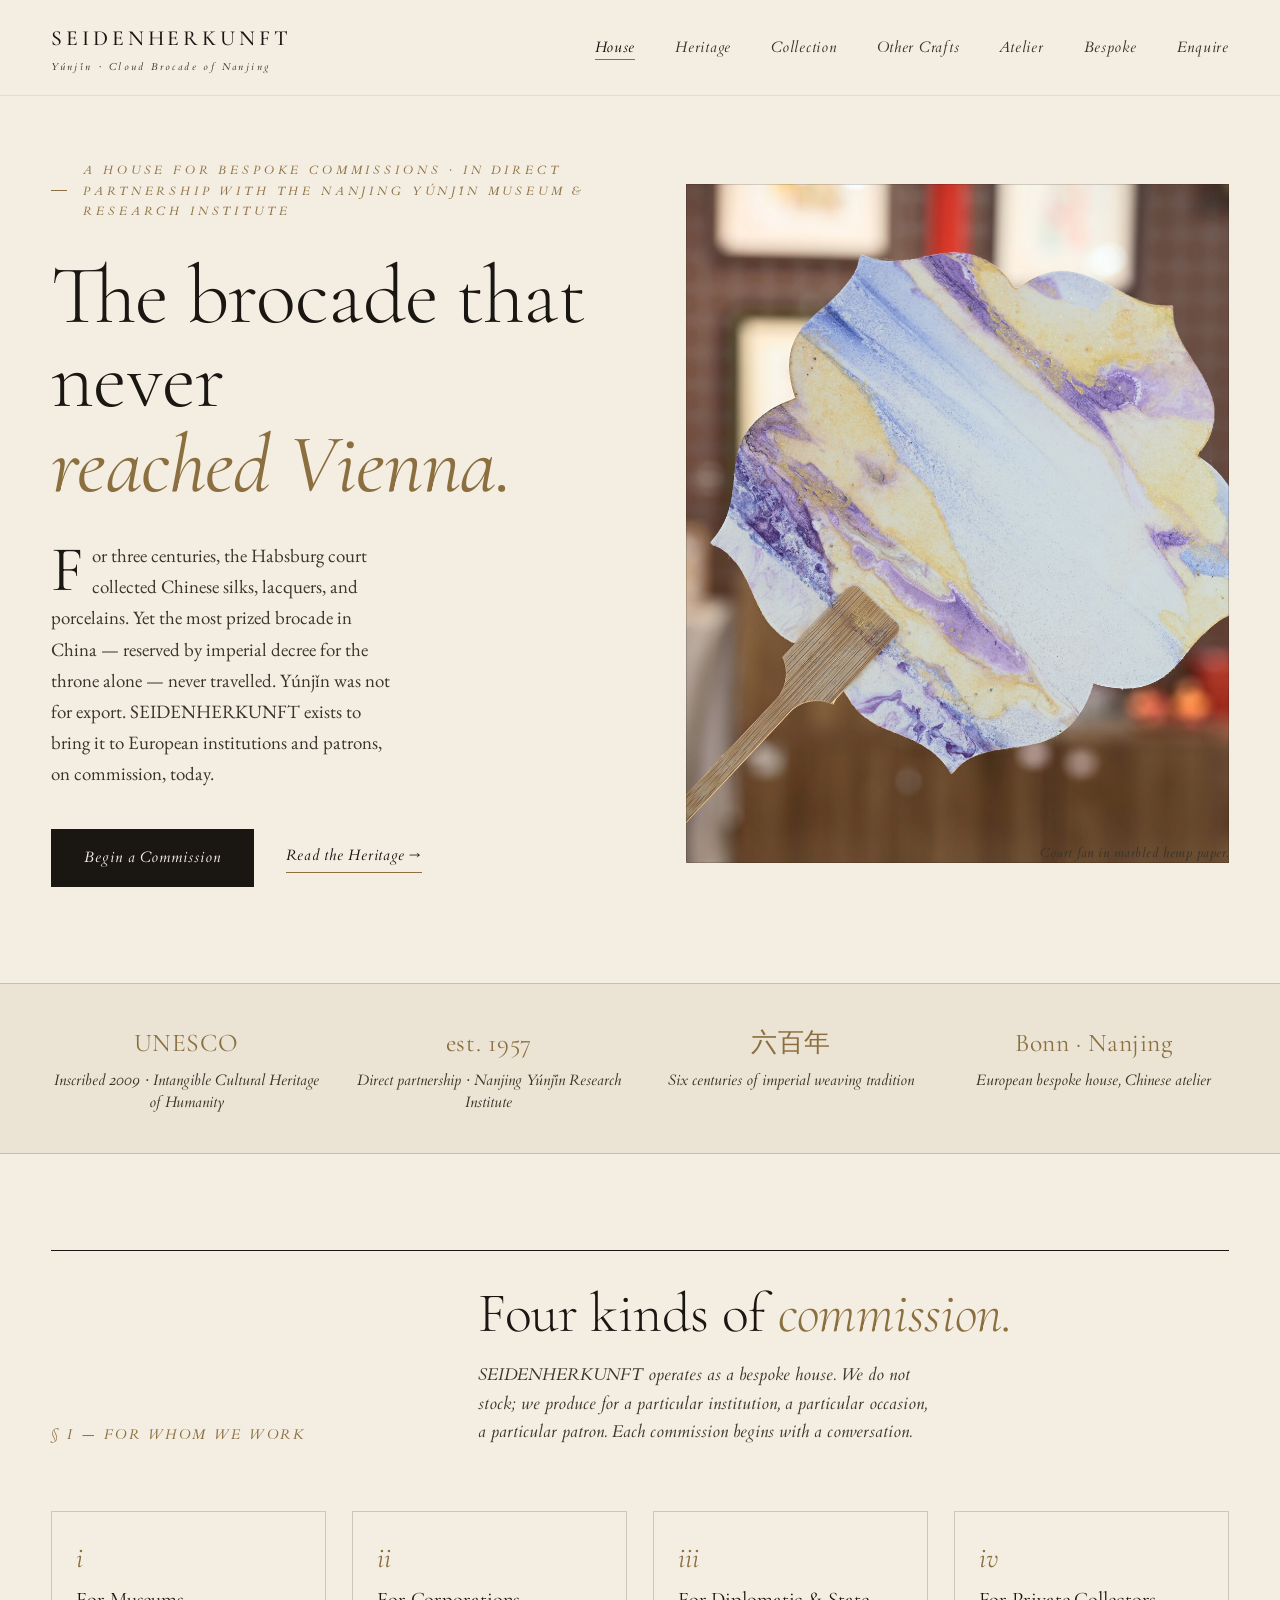
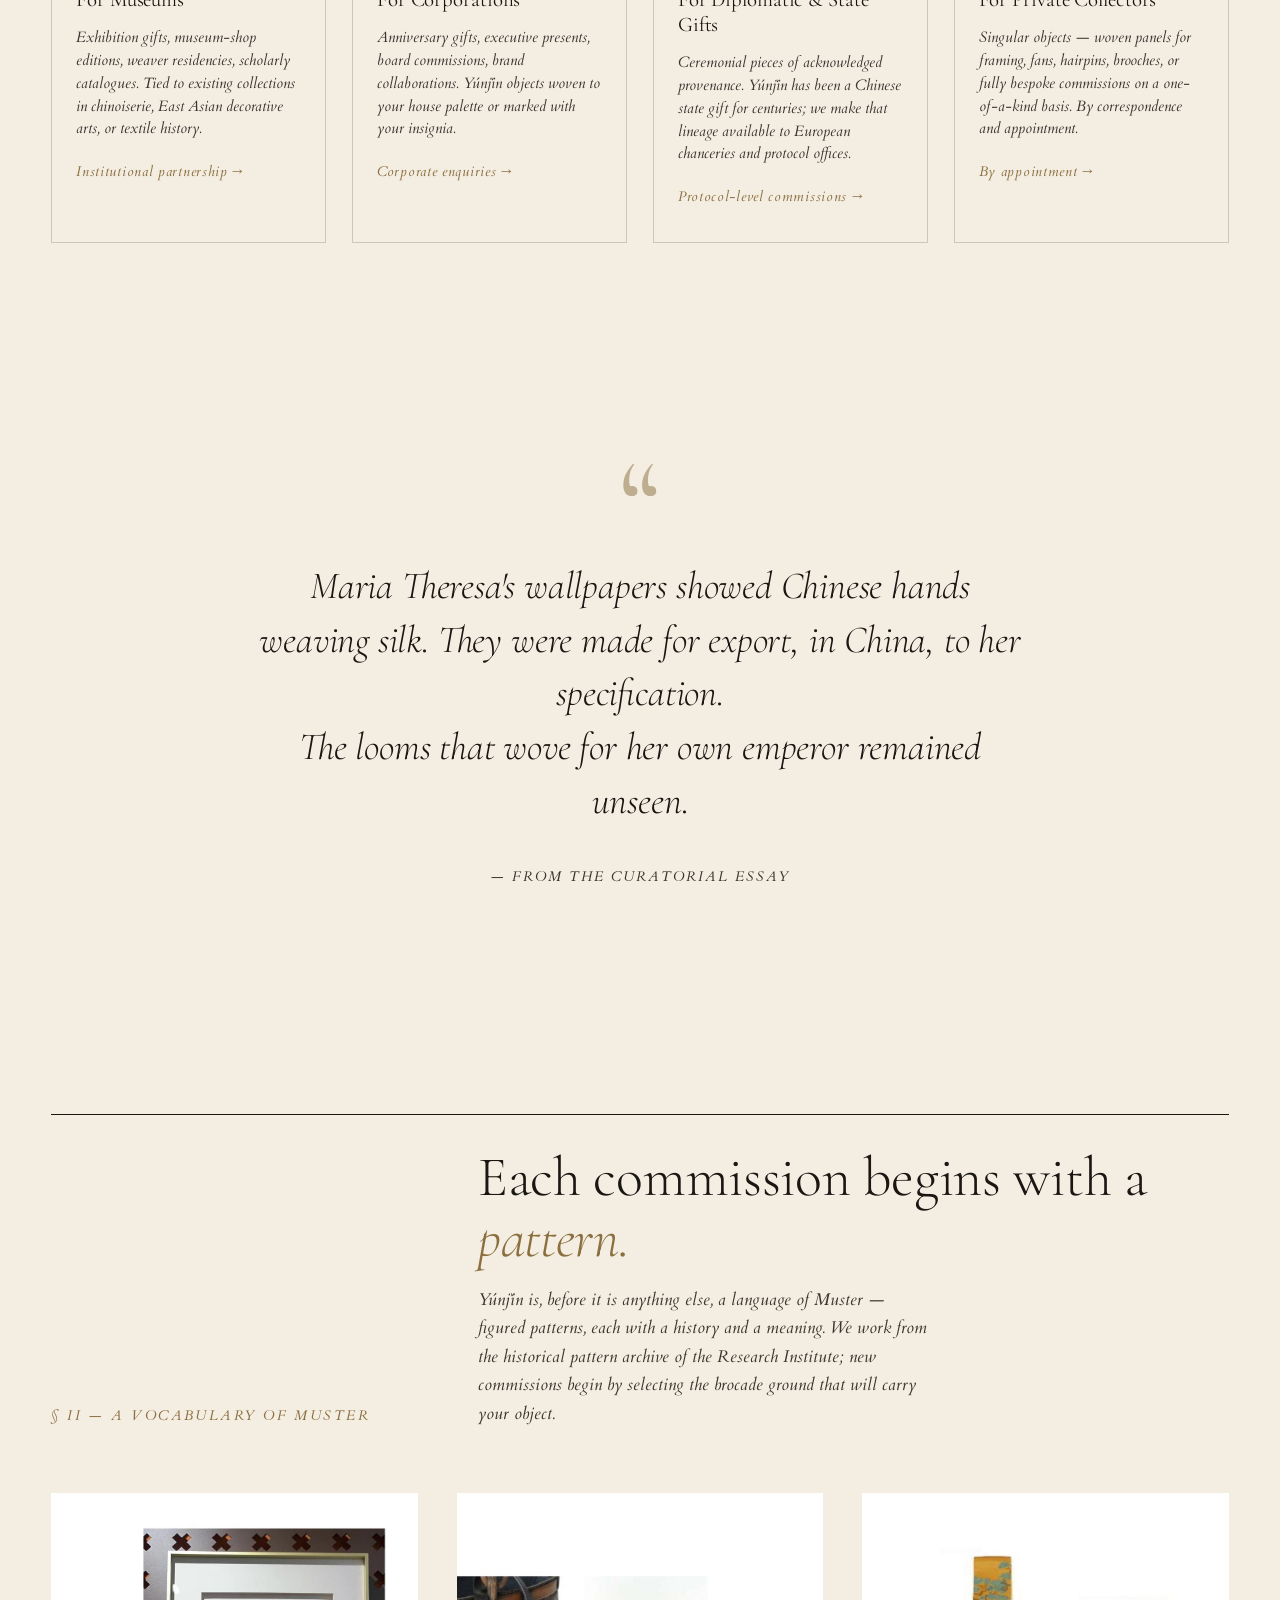
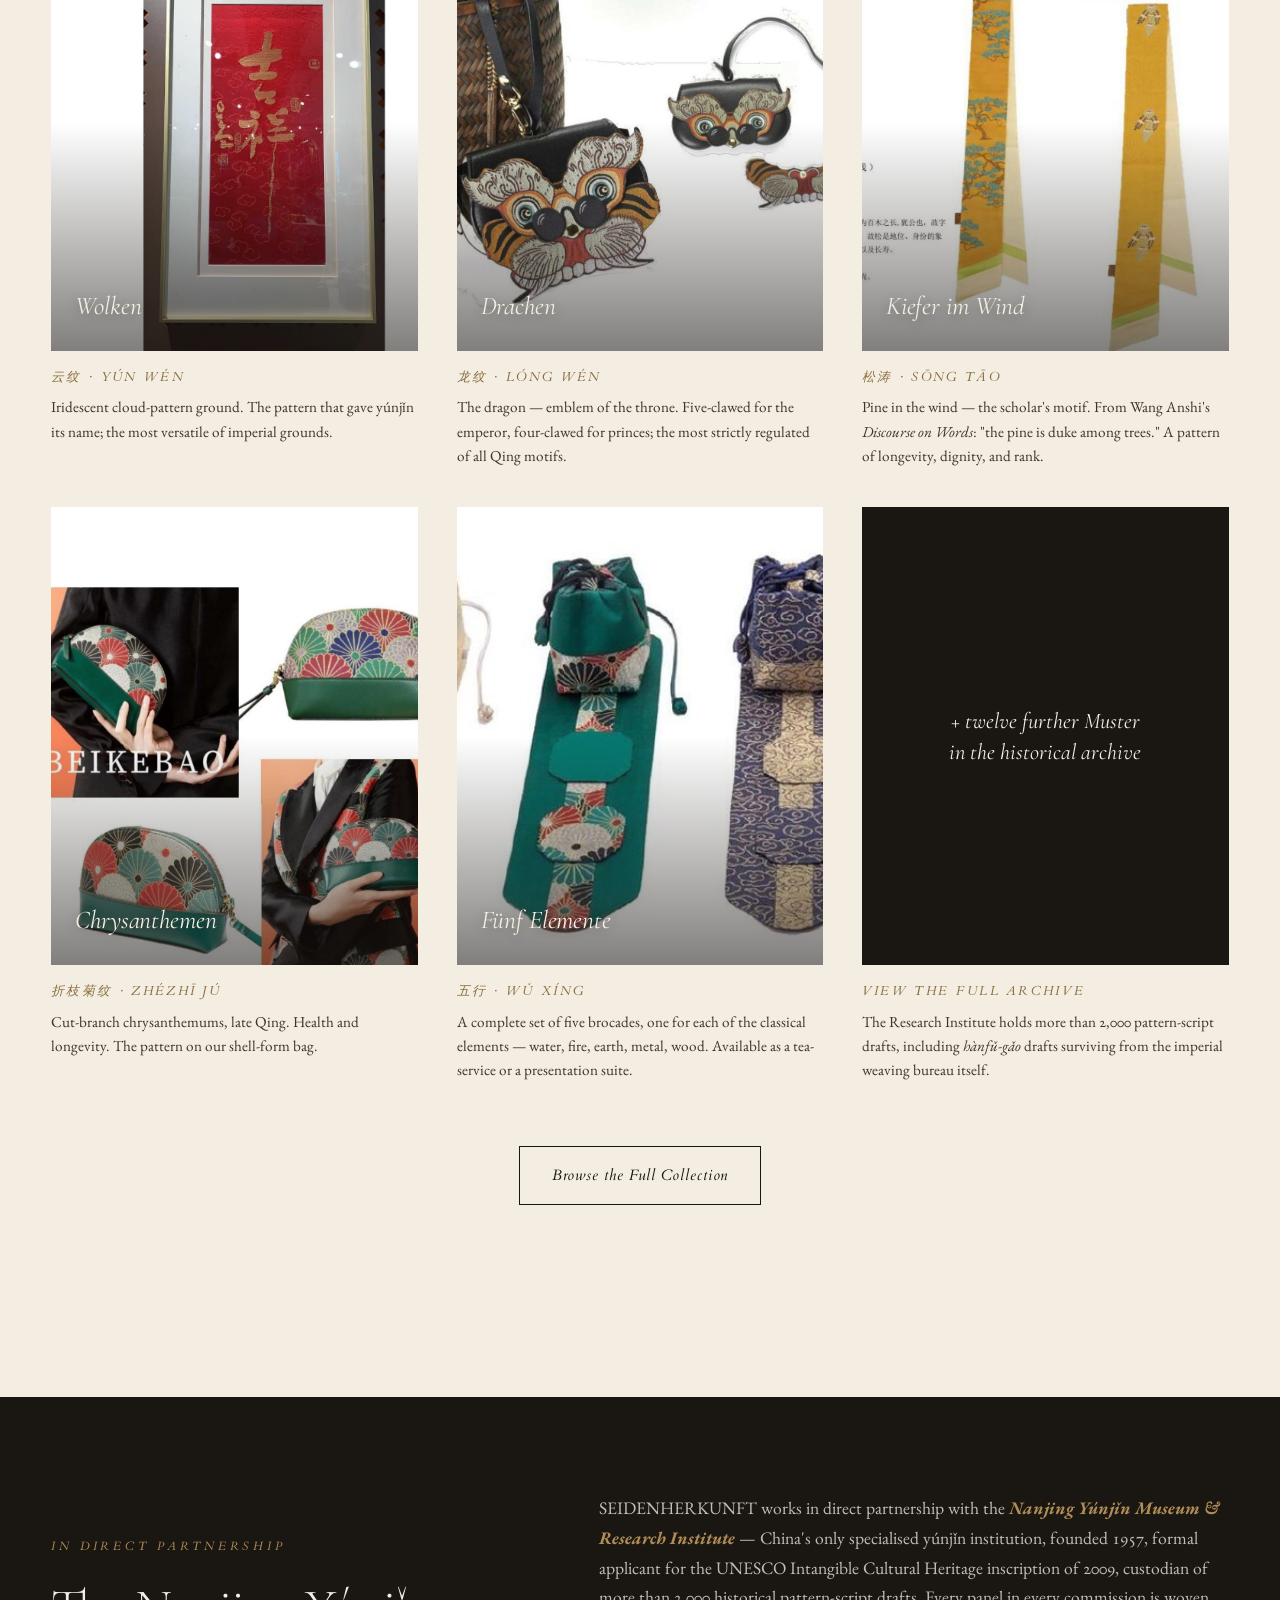
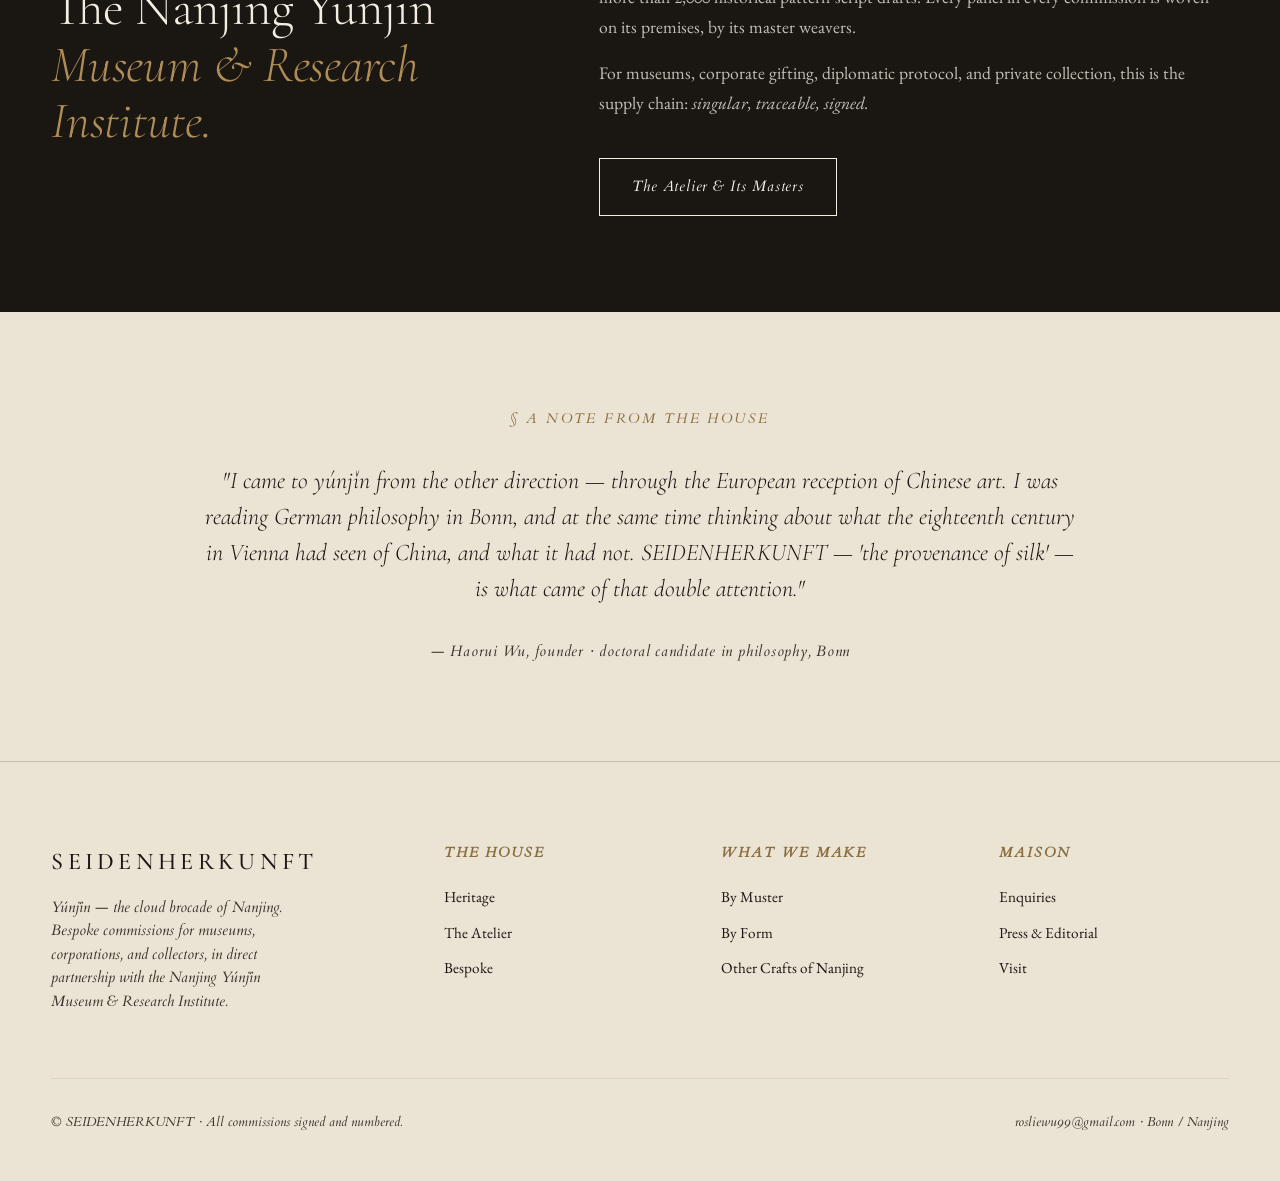
==== commit 4068f56e: "Update index.html" ====
--- a/index.html
+++ b/index.html
@@ -219,7 +219,8 @@
     "I came to yúnjǐn from the other direction — through the European reception of Chinese art. I was reading German philosophy in Bonn, and at the same time thinking about what the eighteenth century in Vienna had seen of China, and what it had not. SEIDENHERKUNFT — 'the provenance of silk' — is what came of that double attention."
   </p>
   <p style="text-align: center; font-family: var(--serif-caption); font-style: italic; font-size: 0.95rem; color: var(--ink-soft); letter-spacing: 0.05em;">
-    — Roslie Wu, founder · doctoral candidate in philosophy, Bonn
+    — Haorui Wu, founder · doctoral candidate in philosophy, Bonn
+    
   </p>
 </div>
 </section>
